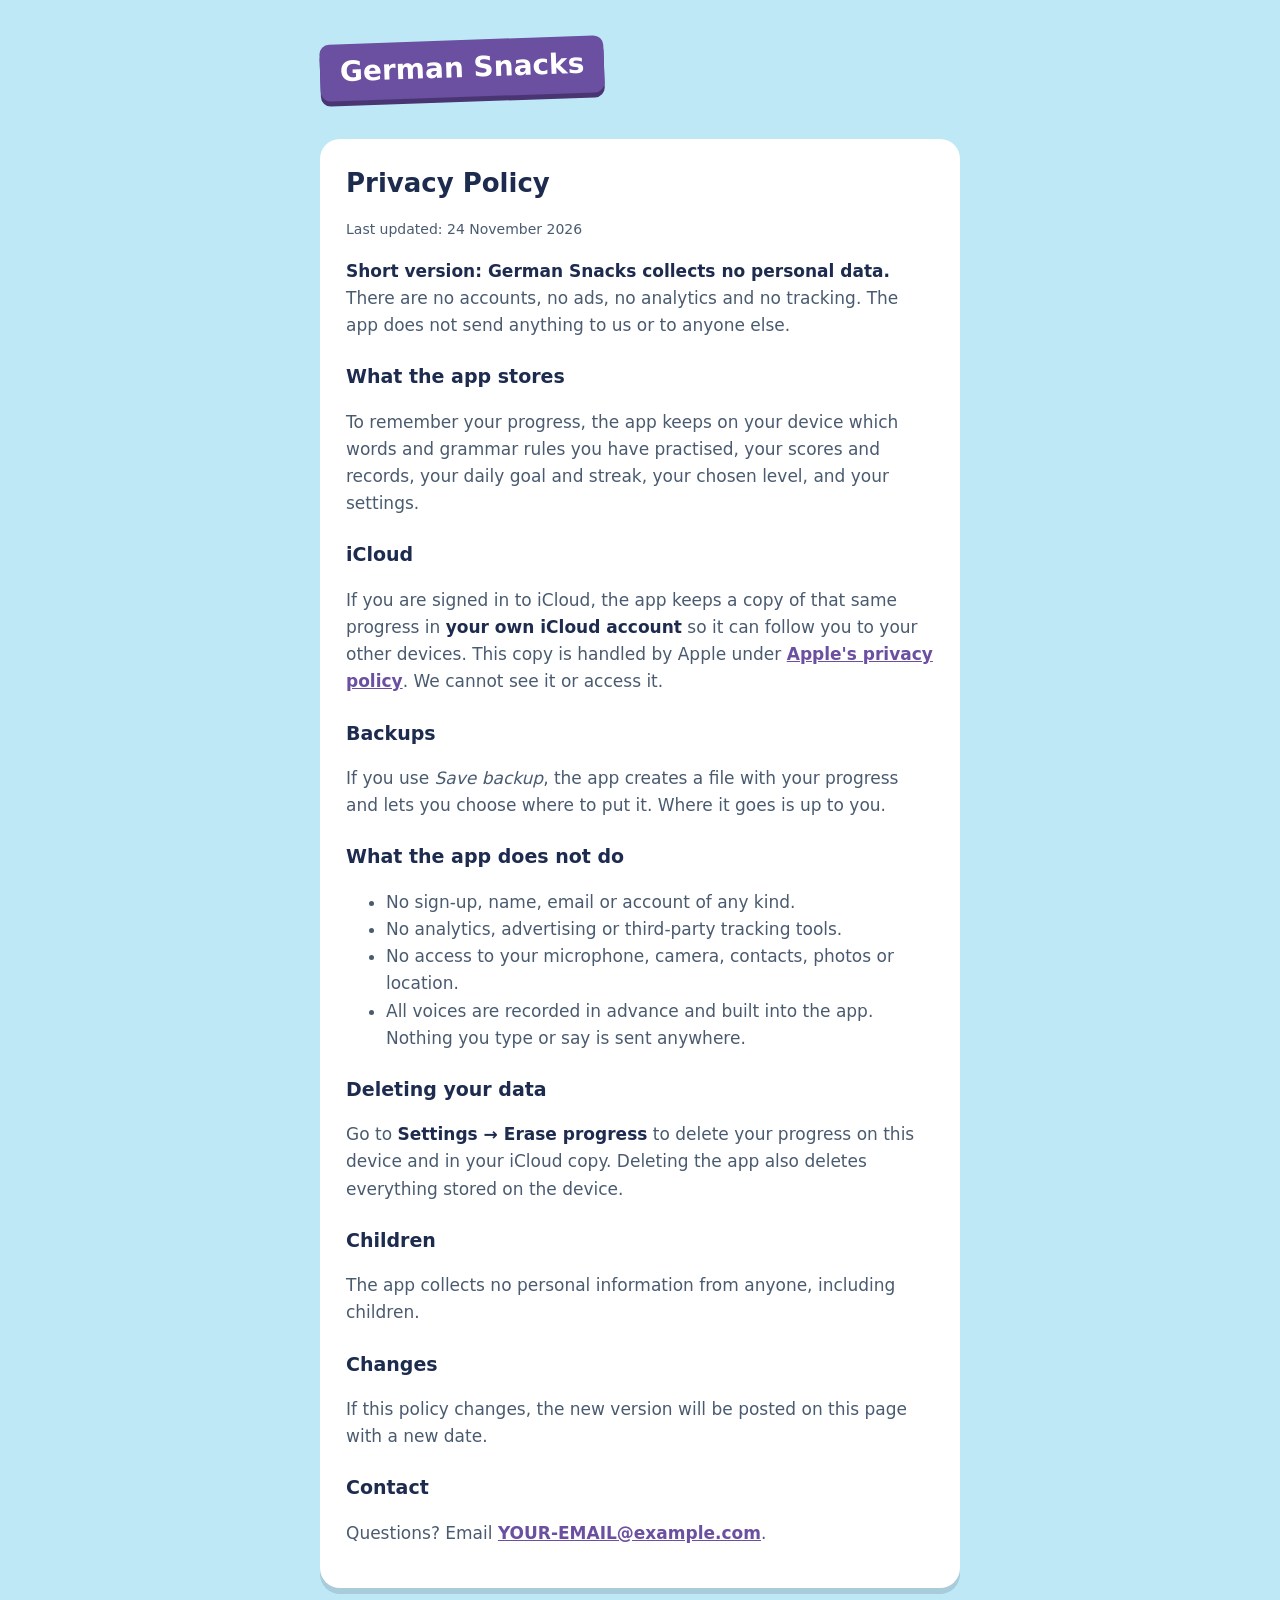
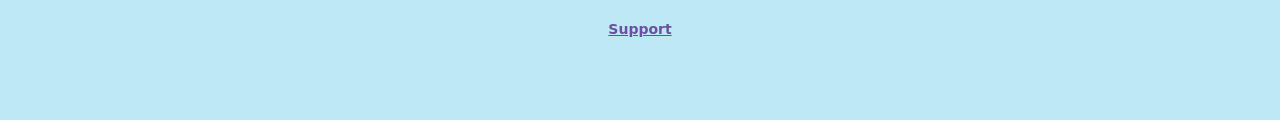
==== privacy.html @ 11454fe7 "privacy" ====
<!DOCTYPE html>
<html lang="en"><head><meta charset="utf-8"><meta name="viewport" content="width=device-width,initial-scale=1">
<title>German Snacks – Privacy Policy</title><link rel="stylesheet" href="style.css"></head>
<body><main>
<div class="ribbon">German Snacks</div>
<div class="card">
<h1>Privacy Policy</h1>
<p class="small">Last updated: 24 November 2026</p>

<p><strong>Short version: German Snacks collects no personal data.</strong> There are no accounts, no ads, no analytics and no tracking. The app does not send anything to us or to anyone else.</p>

<h2>What the app stores</h2>
<p>To remember your progress, the app keeps on your device which words and grammar rules you have practised, your scores and records, your daily goal and streak, your chosen level, and your settings.</p>

<h2>iCloud</h2>
<p>If you are signed in to iCloud, the app keeps a copy of that same progress in <strong>your own iCloud account</strong> so it can follow you to your other devices. This copy is handled by Apple under <a href="https://www.apple.com/legal/privacy/">Apple's privacy policy</a>. We cannot see it or access it.</p>

<h2>Backups</h2>
<p>If you use <em>Save backup</em>, the app creates a file with your progress and lets you choose where to put it. Where it goes is up to you.</p>

<h2>What the app does not do</h2>
<ul>
<li>No sign-up, name, email or account of any kind.</li>
<li>No analytics, advertising or third-party tracking tools.</li>
<li>No access to your microphone, camera, contacts, photos or location.</li>
<li>All voices are recorded in advance and built into the app. Nothing you type or say is sent anywhere.</li>
</ul>

<h2>Deleting your data</h2>
<p>Go to <strong>Settings → Erase progress</strong> to delete your progress on this device and in your iCloud copy. Deleting the app also deletes everything stored on the device.</p>

<h2>Children</h2>
<p>The app collects no personal information from anyone, including children.</p>

<h2>Changes</h2>
<p>If this policy changes, the new version will be posted on this page with a new date.</p>

<h2>Contact</h2>
<p>Questions? Email <a href="mailto:YOUR-EMAIL@example.com">YOUR-EMAIL@example.com</a>.</p>
</div>
<footer><a href="index.html">Support</a></footer>
</main></body></html>
---- style.css ----
:root{--sky:#BFE8F7;--ink:#1D2B4F;--muted:#4A5B70;--ribbon:#6B4FA0;--card:#fff;--grass:#8FCB74}
@media (prefers-color-scheme:dark){:root{--sky:#111A3A;--ink:#EEF2FF;--muted:#A9B6D3;--card:#1F2A4E;--grass:#2D5A3A}}
*{box-sizing:border-box}
body{margin:0;background:var(--sky);color:var(--ink);font:17px/1.6 ui-rounded,-apple-system,"SF Pro Rounded",system-ui,sans-serif}
main{max-width:680px;margin:0 auto;padding:40px 20px 80px}
.ribbon{display:inline-block;background:var(--ribbon);color:#fff;font-weight:800;font-size:28px;padding:6px 20px;border-radius:10px;transform:rotate(-2deg);box-shadow:0 5px 0 #4A3573;margin-bottom:24px}
.card{background:var(--card);border-radius:20px;padding:24px 26px;margin:18px 0;box-shadow:0 6px 0 rgba(0,0,0,.12)}
h1{font-size:26px;margin:0 0 4px}h2{font-size:19px;margin:22px 0 6px}
p,li{color:var(--muted)}strong{color:var(--ink)}a{color:var(--ribbon);font-weight:700}
@media (prefers-color-scheme:dark){a{color:#C9B8FF}}
.small{font-size:14px}
footer{text-align:center;font-size:14px;color:var(--muted);margin-top:30px}
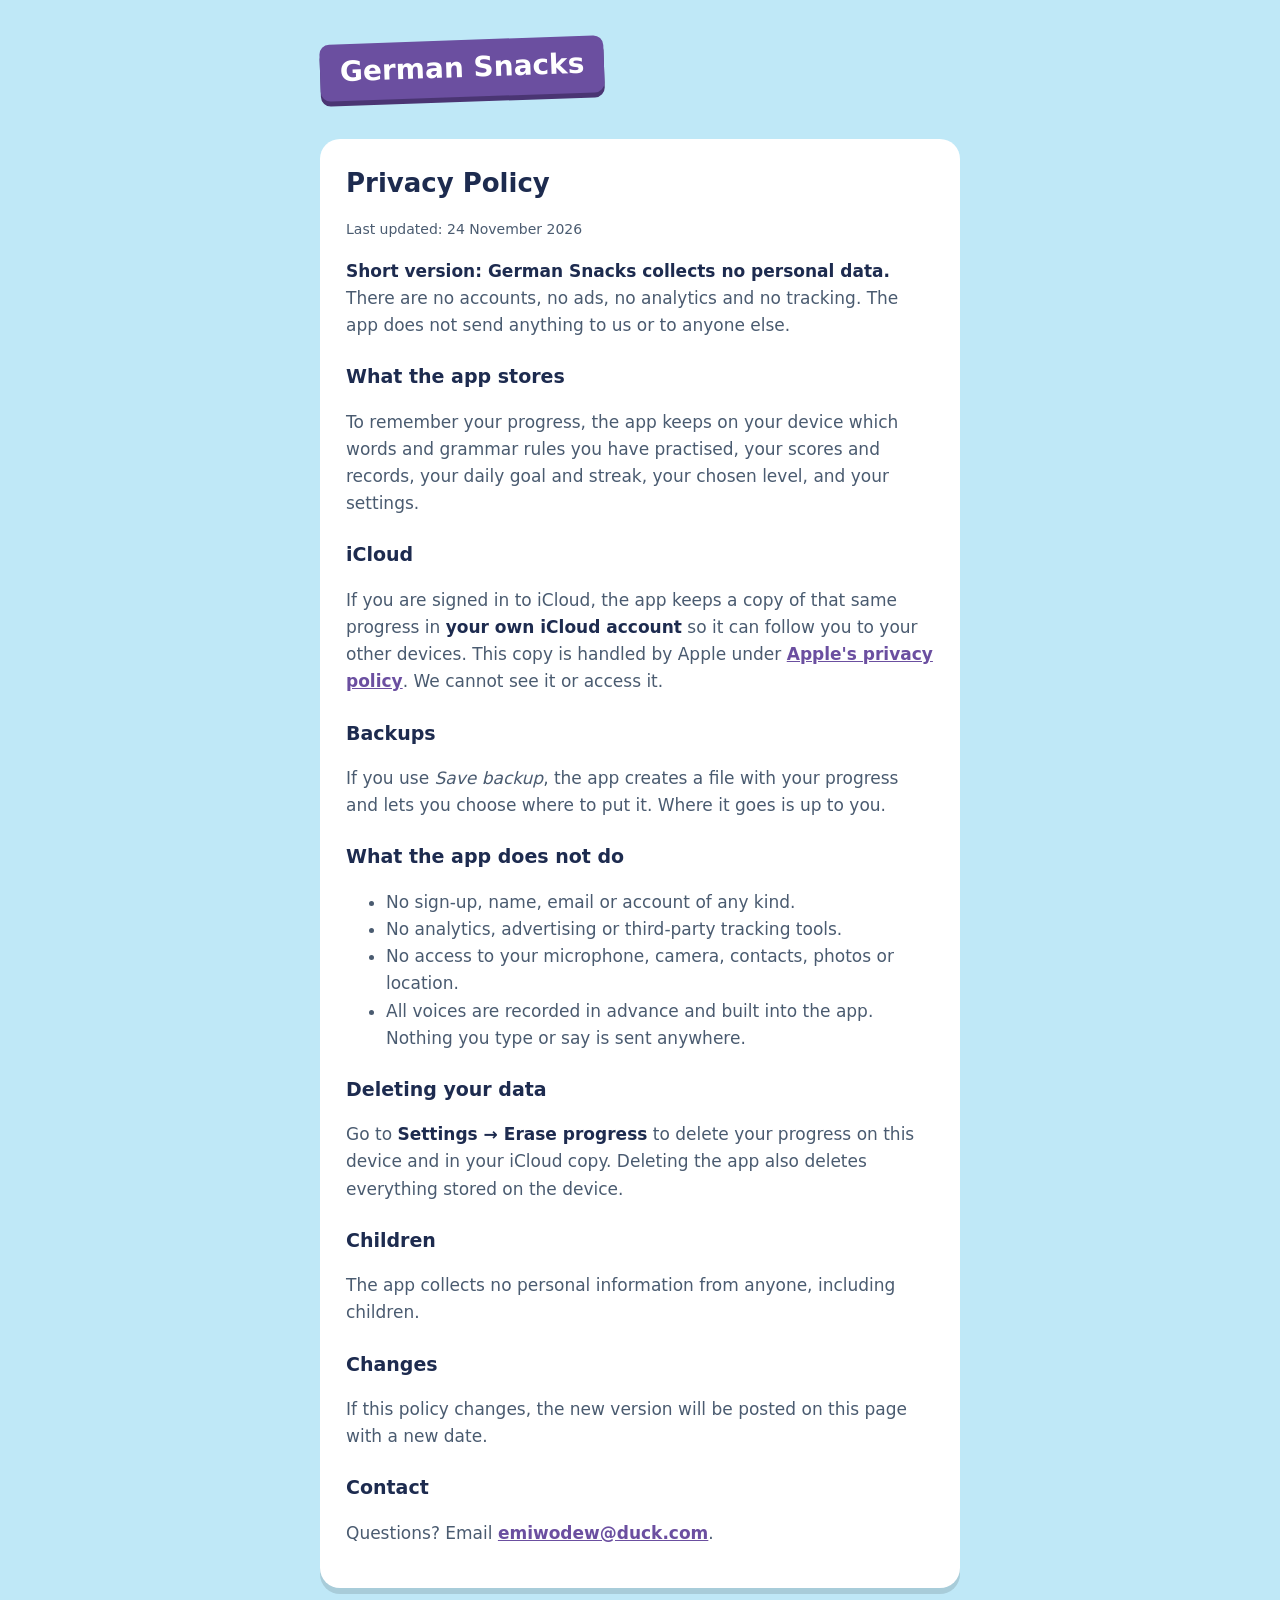
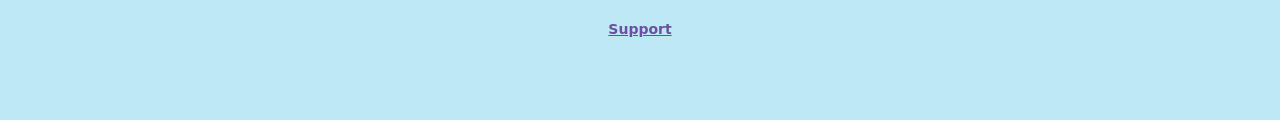
==== commit e7643c41: "Update privacy.html" ====
--- a/privacy.html
+++ b/privacy.html
@@ -36,7 +36,7 @@
 <p>If this policy changes, the new version will be posted on this page with a new date.</p>
 
 <h2>Contact</h2>
-<p>Questions? Email <a href="mailto:YOUR-EMAIL@example.com">YOUR-EMAIL@example.com</a>.</p>
+<p>Questions? Email <a href="mailto:emiwodew@duck.com">emiwodew@duck.com</a>.</p>
 </div>
 <footer><a href="index.html">Support</a></footer>
 </main></body></html>
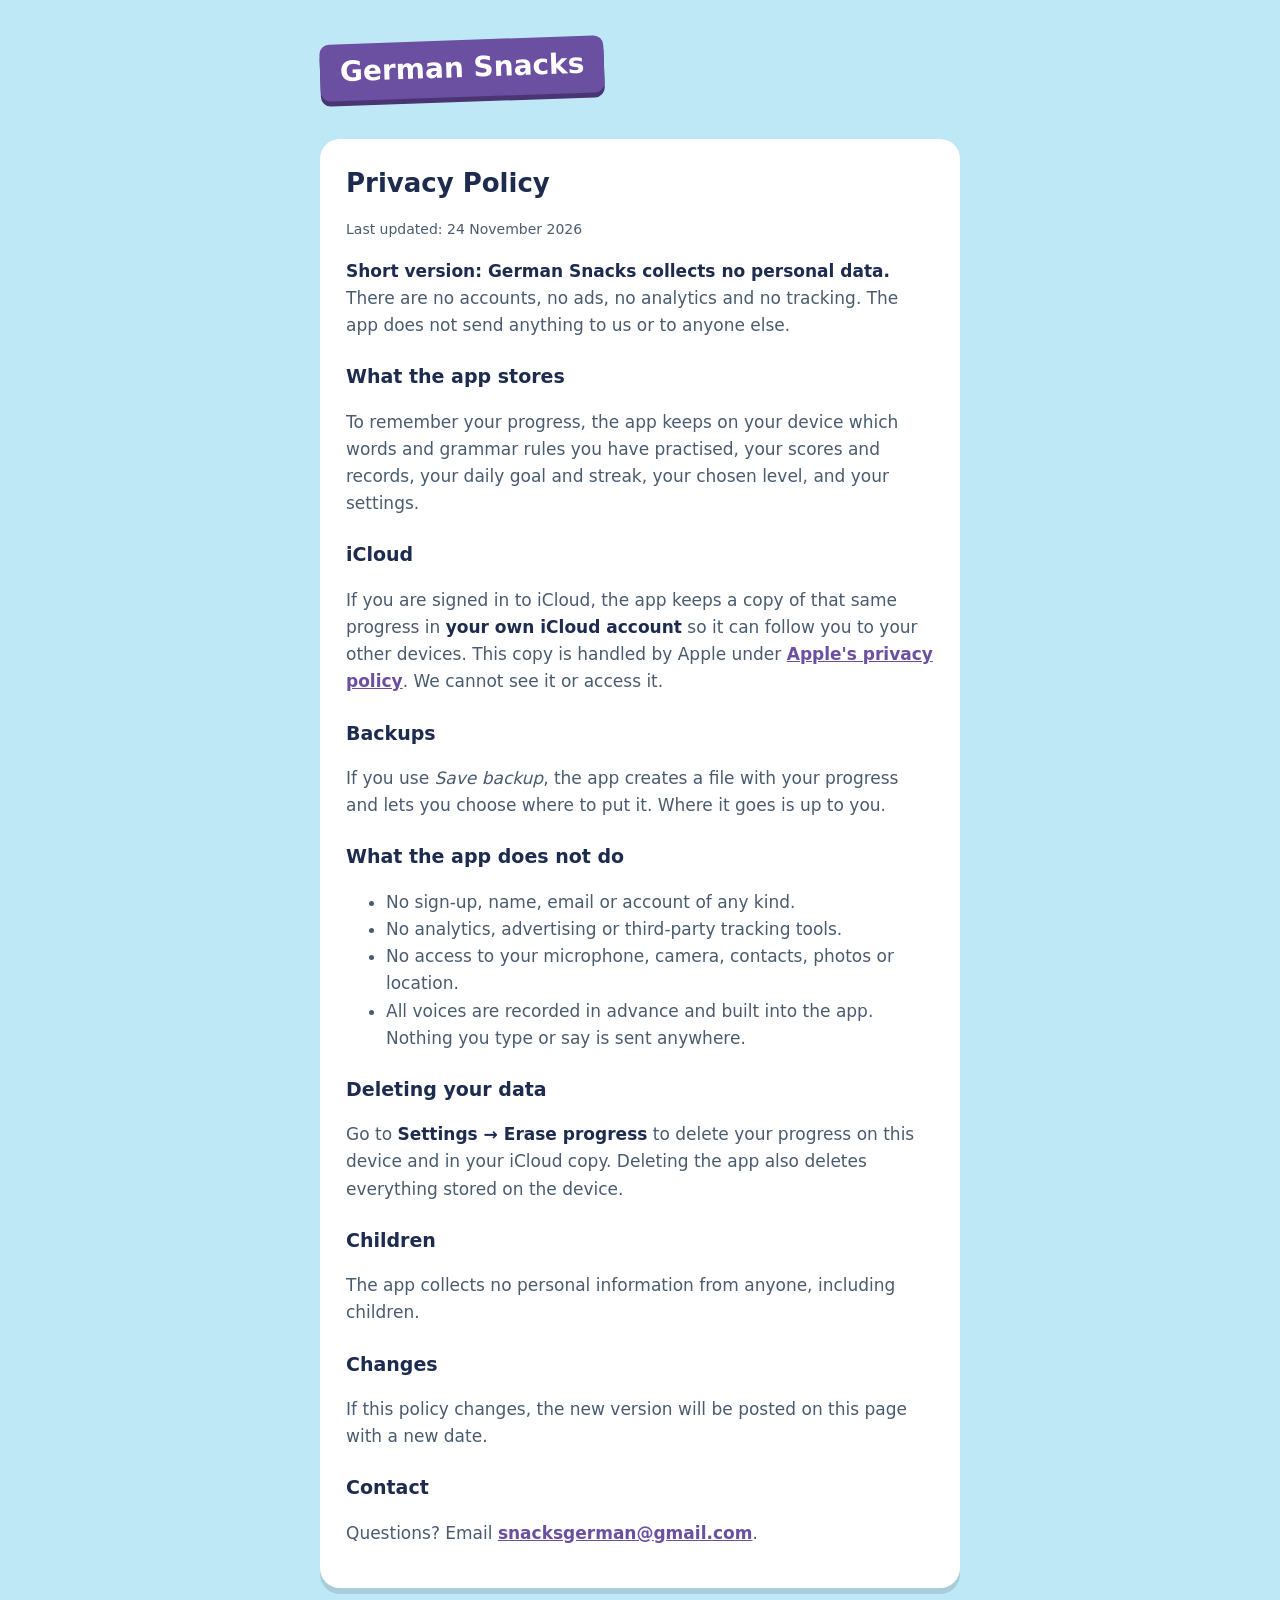
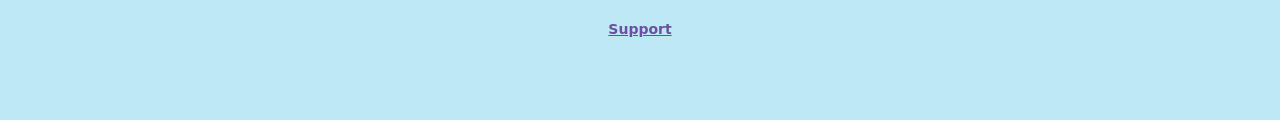
==== commit 58df6d82: "Update privacy.html" ====
--- a/privacy.html
+++ b/privacy.html
@@ -36,7 +36,7 @@
 <p>If this policy changes, the new version will be posted on this page with a new date.</p>
 
 <h2>Contact</h2>
-<p>Questions? Email <a href="mailto:emiwodew@duck.com">emiwodew@duck.com</a>.</p>
+<p>Questions? Email <a href="mailto:snacksgerman@gmail.com">snacksgerman@gmail.com</a>.</p>
 </div>
 <footer><a href="index.html">Support</a></footer>
 </main></body></html>
